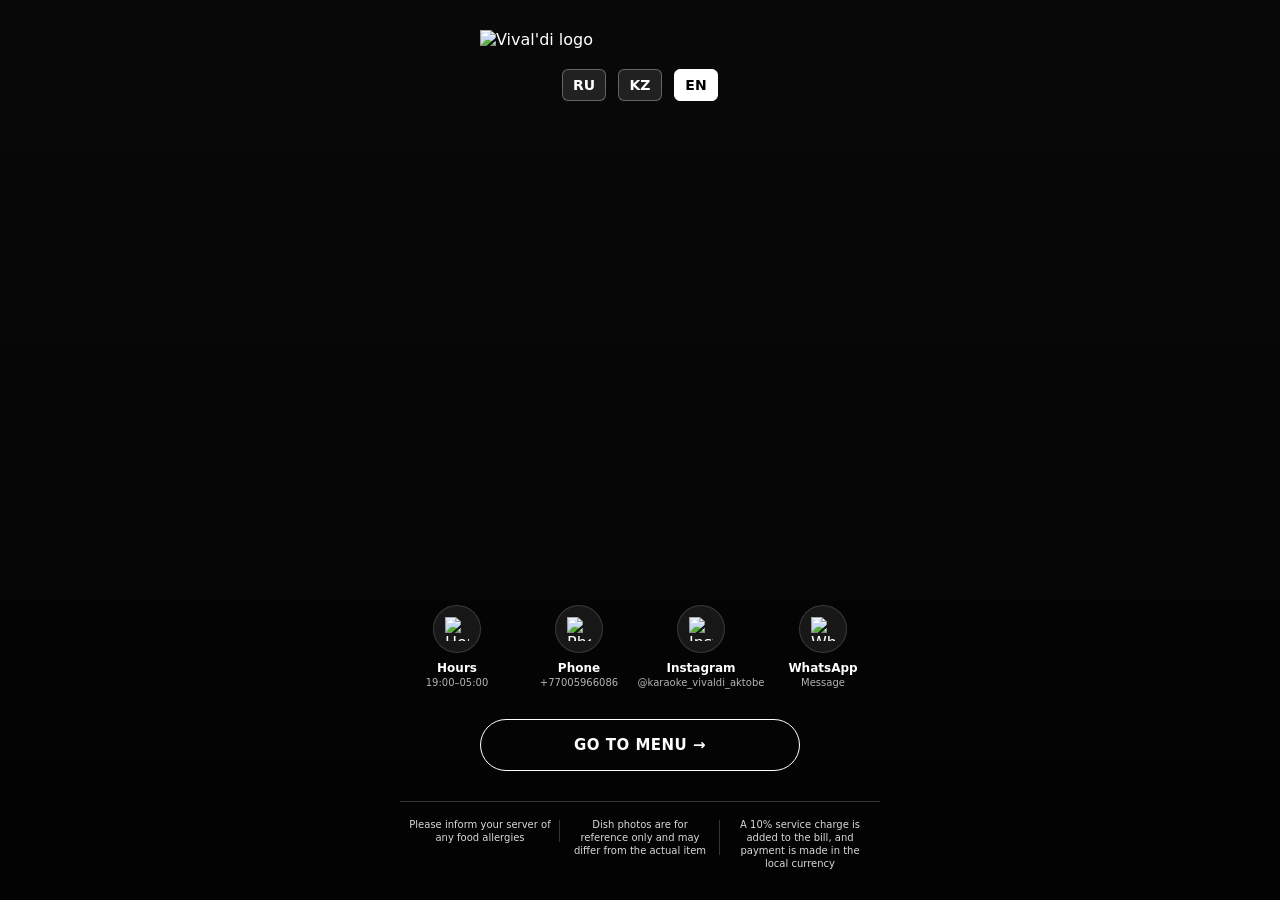
==== index_en.html @ 63a1ab60 "commit" ====
<!DOCTYPE html>
<html lang="en">

<head>
    <meta charset="UTF-8">
    <meta name="viewport" content="width=device-width, initial-scale=1.0">
    <title>VIVAL'DI</title>

    <style>
    *,
    *::before,
    *::after {
        box-sizing: border-box;
        margin: 0;
        padding: 0;
    }

    html {
        -webkit-text-size-adjust: 100%;
        /* Added reliable fonts with full support for Cyrillic and Latin scripts */
        font-family: 'Inter', 'Roboto', 'Open Sans', system-ui, -apple-system, BlinkMacSystemFont, 'Segoe UI', Arial, sans-serif;
    }

    body {
        width: 100%;
        min-height: 100vh;
        min-height: 100dvh;
        background-color: #111;
        color: #ffffff;
        overflow-x: hidden;
    }

    /* BACKGROUND IMAGE */
    .bg-wrapper {
        background:
            linear-gradient(
                rgba(0, 0, 0, 0.5),
                rgba(0, 0, 0, 0.85)
            ),
            url('images/402.png') center / cover no-repeat;

        min-height: 100vh;
        min-height: 100dvh;

        display: flex;
        flex-direction: column;
        align-items: center;
    }

    /* MAIN CONTAINER */
    .page {
        width: 100%;
        max-width: 520px;
        min-height: 100vh;
        min-height: 100dvh;

        padding: 30px 20px 20px;

        display: flex;
        flex-direction: column;
        align-items: center;
    }

    /* LOGO */
    .logo {
        width: 320px;
        max-width: 100%;
        height: auto;
        object-fit: contain;
        display: block;
        margin-bottom: 20px;
        mix-blend-mode: screen;
    }

    /* LANGUAGES */
    .languages {
        display: flex;
        justify-content: center;
        align-items: center;
        gap: 12px;
        margin-bottom: 30px;
    }

    .lang-btn {
        text-decoration: none;
        color: #ffffff;
        font-size: 14px;
        font-weight: 700;

        width: 44px;
        height: 32px;

        display: flex;
        align-items: center;
        justify-content: center;

        border-radius: 6px;
        background: rgba(255, 255, 255, 0.1);
        border: 1px solid rgba(255, 255, 255, 0.3);

        transition: all 0.2s ease;
        -webkit-tap-highlight-color: transparent;
    }

    .lang-btn.active,
    .lang-btn:active {
        background: #ffffff;
        color: #000000;
        border-color: #ffffff;
    }

    /* DRINK AND MENU CARD STYLES */
    .category {
        width: 100%;
        display: flex;
        flex-direction: column;
        gap: 12px;
        margin-bottom: 24px;
    }

    .category-title {
        font-size: 18px;
        font-weight: 700;
        letter-spacing: 1px;
        text-transform: uppercase;
        margin-bottom: 8px;
        color: #ffffff;
    }

    .product {
        position: relative;
        display: flex;
        align-items: center;
        gap: 14px;
        width: 100%;
        min-height: 72px;
        padding: 10px 14px;
        
        background: rgba(255, 255, 255, 0.05);
        border: 1px solid rgba(255, 255, 255, 0.12);
        border-radius: 14px;
        backdrop-filter: blur(10px);
        -webkit-backdrop-filter: blur(10px);
        box-shadow: 0 4px 15px rgba(0, 0, 0, 0.2);
    }

    .product-image {
        width: 48px;
        height: 48px;
        object-fit: contain;
        flex-shrink: 0;
        border-radius: 8px;
    }

    .product-info {
        display: flex;
        flex-direction: column;
        justify-content: center;
        gap: 2px;
        flex: 1;
        min-width: 0;
    }

    .product-title {
        font-size: 14px;
        font-weight: 700;
        color: #ffffff;
        line-height: 1.2;
        white-space: nowrap;
        overflow: hidden;
        text-overflow: ellipsis;
    }

    .product-volume {
        font-size: 12px;
        font-weight: 400;
        color: rgba(255, 255, 255, 0.6);
    }

    .product-price {
        font-size: 15px;
        font-weight: 700;
        color: #ffffff;
        white-space: nowrap;
        margin-left: auto;
        flex-shrink: 0;
        padding-left: 8px;
    }

    /* CONTACTS */
    .contacts {
        display: grid;
        grid-template-columns: repeat(4, minmax(0, 1fr));
        gap: 8px;
        width: 100%;
        margin-top: auto; 
        margin-bottom: 30px;
    }

    .contact {
        display: flex;
        flex-direction: column;
        align-items: center;
        text-align: center;
        min-width: 0;
    }

    .contact-icon-wrapper {
        width: 48px;
        height: 48px;
        display: flex;
        align-items: center;
        justify-content: center;
        margin-bottom: 8px;
        background: rgba(255, 255, 255, 0.08);
        border-radius: 50%;
        border: 1px solid rgba(255, 255, 255, 0.15);
    }

    .contact-icon-wrapper img {
        width: 24px;
        height: 24px;
        object-fit: contain;
    }

    .contact-text,
    .contact-text a {
        color: #ffffff;
        text-decoration: none;
        font-size: 12px;
        font-weight: 600;
        line-height: 1.2;
    }

    .contact-text span {
        display: block;
        font-size: 10px;
        font-weight: 400;
        color: rgba(255, 255, 255, 0.7);
        margin-top: 2px;
        overflow: hidden;
        text-overflow: ellipsis;
        white-space: nowrap;
    }

    /* MENU BUTTON */
    .menu-btn-container {
        width: 100%;
        display: flex;
        justify-content: center;
        margin-bottom: 30px;
    }

    .menu-button {
        display: flex;
        align-items: center;
        justify-content: center;
        gap: 10px;

        width: 100%;
        max-width: 320px;
        height: 52px;

        background: transparent;
        border: 1.5px solid #ffffff;
        border-radius: 30px;

        color: #ffffff;
        text-decoration: none;

        font-size: 15px;
        font-weight: 600;
        letter-spacing: 0.5px;

        transition: all 0.2s ease;
        -webkit-tap-highlight-color: transparent;
    }

    .menu-button:active {
        transform: scale(0.97);
        background: rgba(255, 255, 255, 0.1);
    }

    /* INFO BLOCK */
    .info-block {
        display: flex;
        width: 100%;
        border-top: 1px solid rgba(255, 255, 255, 0.2);
        padding-top: 16px;
        align-items: flex-start;
        margin-bottom: 10px;
    }

    .info-col {
        flex: 1;
        display: flex;
        justify-content: center;
        text-align: center;
        padding: 0 8px;
        position: relative;
    }

    /* DIVIDERS */
    .info-col:not(:last-child)::after {
        content: '';
        position: absolute;
        right: 0;
        top: 2px;
        bottom: 2px;
        width: 1px;
        background: rgba(255, 255, 255, 0.2);
    }

    .info-text {
        font-size: 10px;
        line-height: 1.3;
        color: rgba(255, 255, 255, 0.85);
    }

    /* SMALL SCREENS */
    @media (max-width: 360px) {
        .contact-text,
        .contact-text a {
            font-size: 11px;
        }
        .contact-icon-wrapper {
            width: 42px;
            height: 42px;
        }
        .contact-icon-wrapper img {
            width: 20px;
            height: 20px;
        }
    }
    </style>
</head>

<body>
    <div class="bg-wrapper">
        <div class="page">

            <!-- LOGO -->
            <img
                class="logo"
                src="images/logovi.png"
                alt="Vival'di logo"
            >

            <!-- LANGUAGES -->
            <div class="languages">
                <a href="index.html" class="lang-btn">RU</a>
                <a href="index_kz.html" class="lang-btn">KZ</a>
                <a href="index_en.html" class="lang-btn active">EN</a>
            </div>

            <!-- CONTACTS -->
            <div class="contacts">

                <!-- HOURS -->
                <div class="contact">
                    <div class="contact-icon-wrapper">
                        <img src="images/clock.png" alt="Hours">
                    </div>

                    <div class="contact-text">
                        Hours
                        <span>19:00–05:00</span>
                    </div>
                </div>

                <!-- PHONE -->
                <div class="contact">
                    <div class="contact-icon-wrapper">
                        <img src="images/phone.png" alt="Phone">
                    </div>

                    <div class="contact-text">
                        <a href="tel:+77005966086">
                            Phone
                            <span>+77005966086</span>
                        </a>
                    </div>
                </div>

                <!-- INSTAGRAM -->
                <div class="contact">
                    <div class="contact-icon-wrapper">
                        <img src="images/instagram.png" alt="Instagram">
                    </div>

                    <div class="contact-text">
                        <a
                            href="https://www.instagram.com/karaoke_vivaldi_aktobe"
                            target="_blank"
                            rel="noopener noreferrer"
                        >
                            Instagram
                            <span>@karaoke_vivaldi_aktobe</span>
                        </a>
                    </div>
                </div>

                <!-- WHATSAPP -->
                <div class="contact">
                    <div class="contact-icon-wrapper">
                        <img src="images/whatsapp.png" alt="WhatsApp">
                    </div>

                    <div class="contact-text">
                        <a
                            href="https://wa.me/77005966086"
                            target="_blank"
                            rel="noopener noreferrer"
                        >
                            WhatsApp
                            <span>Message</span>
                        </a>
                    </div>
                </div>

            </div>

            <!-- MENU BUTTON -->
            <div class="menu-btn-container">
                <a class="menu-button" href="vivaldi_menu_en.html">
                    GO TO MENU &rarr;
                </a>
            </div>

            <!-- BOTTOM INFO -->
            <div class="info-block">

                <div class="info-col">
                    <div class="info-text">
                        Please inform your server of any food allergies
                    </div>
                </div>

                <div class="info-col">
                    <div class="info-text">
                        Dish photos are for reference only and may differ from the actual item
                    </div>
                </div>

                <div class="info-col">
                    <div class="info-text">
                        A 10% service charge is added to the bill, and payment is made in the local currency
                    </div>
                </div>
            </div>

        </div>
    </div>
</body>

</html>
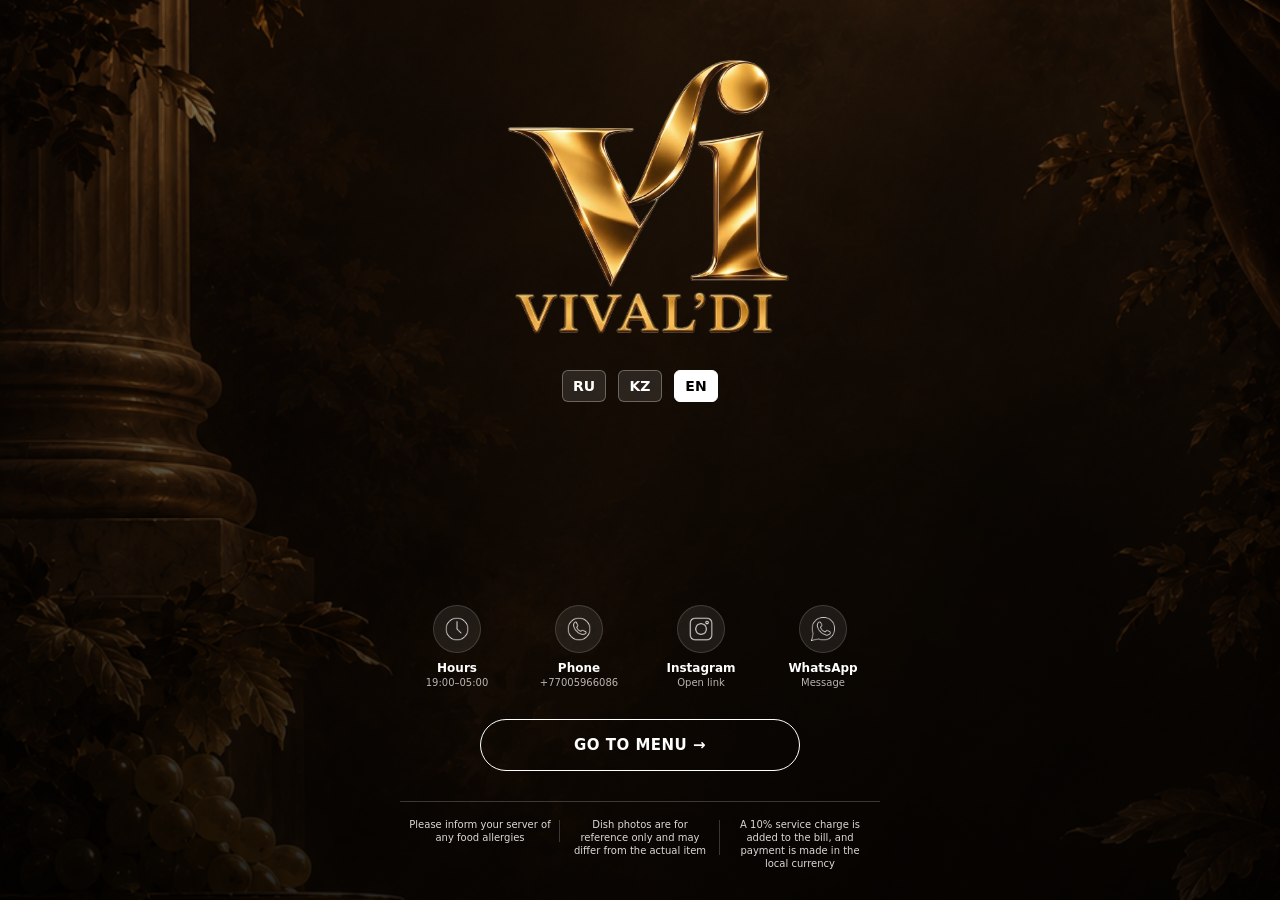
==== commit 62b87588: "changes" ====
--- a/index_en.html
+++ b/index_en.html
@@ -395,7 +395,7 @@
                             rel="noopener noreferrer"
                         >
                             Instagram
-                            <span>@karaoke_vivaldi_aktobe</span>
+                            <span>Open link</span>
                         </a>
                     </div>
                 </div>
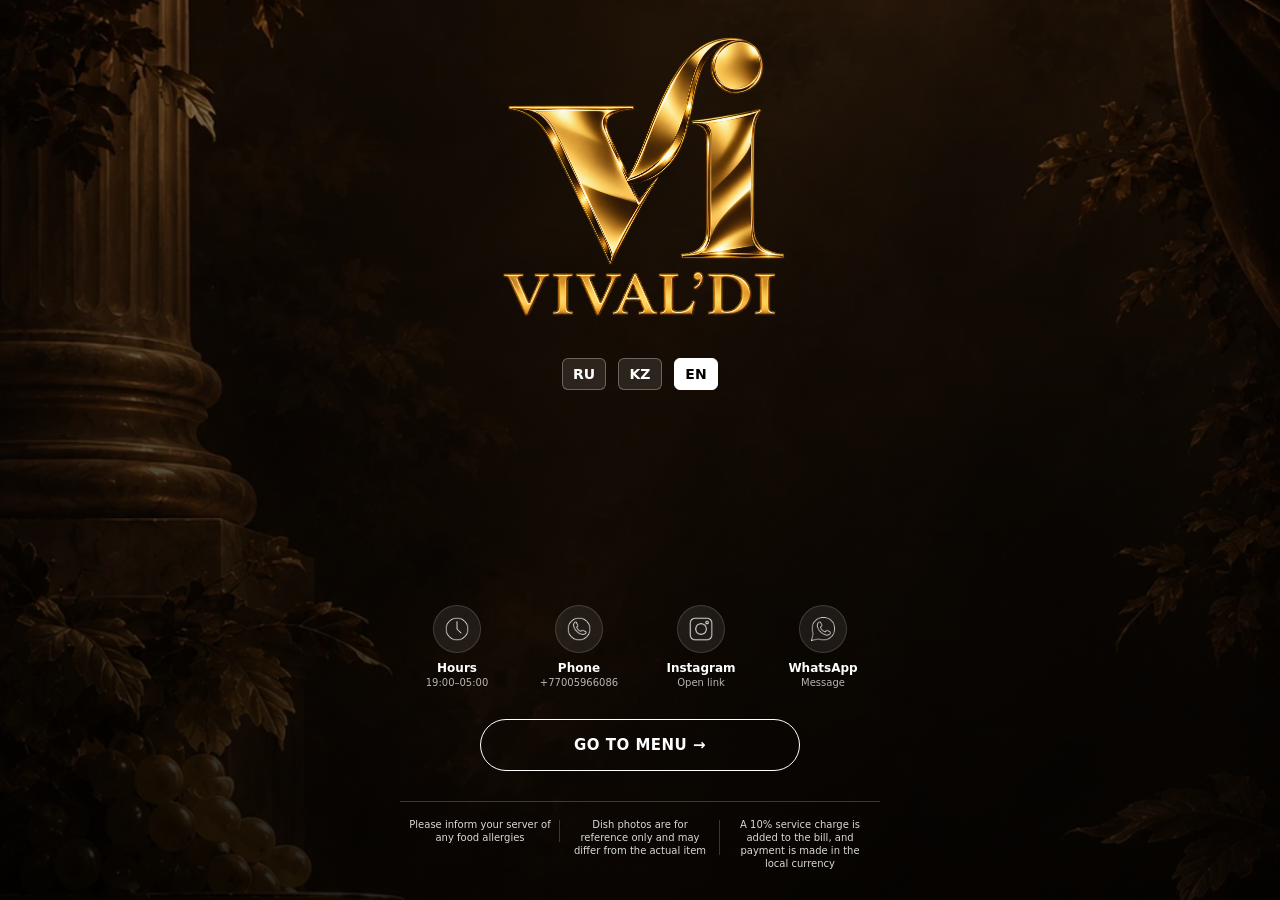
==== commit 560b124a: "changes" ====
--- a/index_en.html
+++ b/index_en.html
@@ -37,7 +37,7 @@
                 rgba(0, 0, 0, 0.5),
                 rgba(0, 0, 0, 0.85)
             ),
-            url('images/402.png') center / cover no-repeat;
+            url('images/402.webp') center / cover no-repeat;
 
         min-height: 100vh;
         min-height: 100dvh;
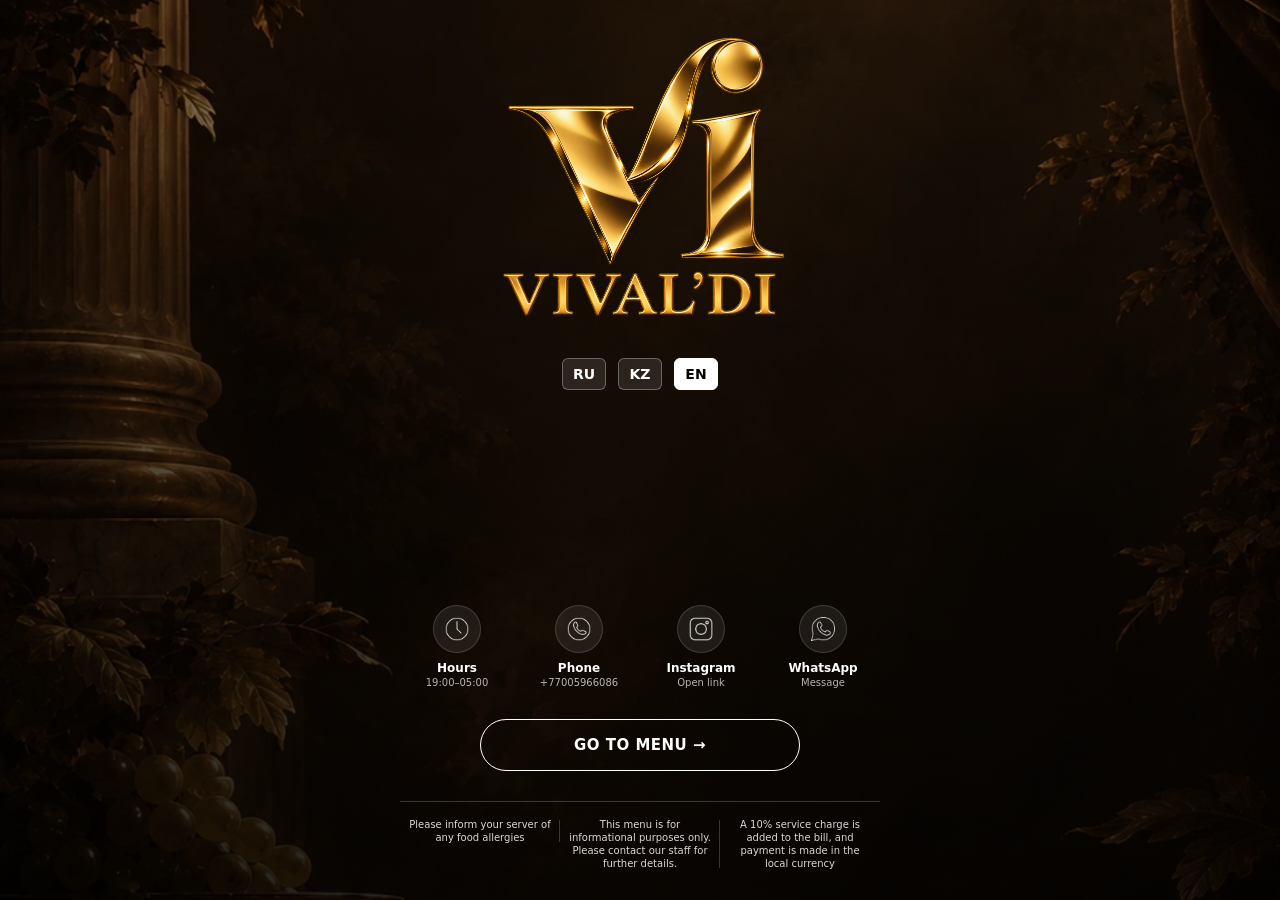
==== commit 3582a575: "yea some changes" ====
--- a/index_en.html
+++ b/index_en.html
@@ -438,7 +438,7 @@
 
                 <div class="info-col">
                     <div class="info-text">
-                        Dish photos are for reference only and may differ from the actual item
+                        This menu is for informational purposes only. Please contact our staff for further details.
                     </div>
                 </div>
 
